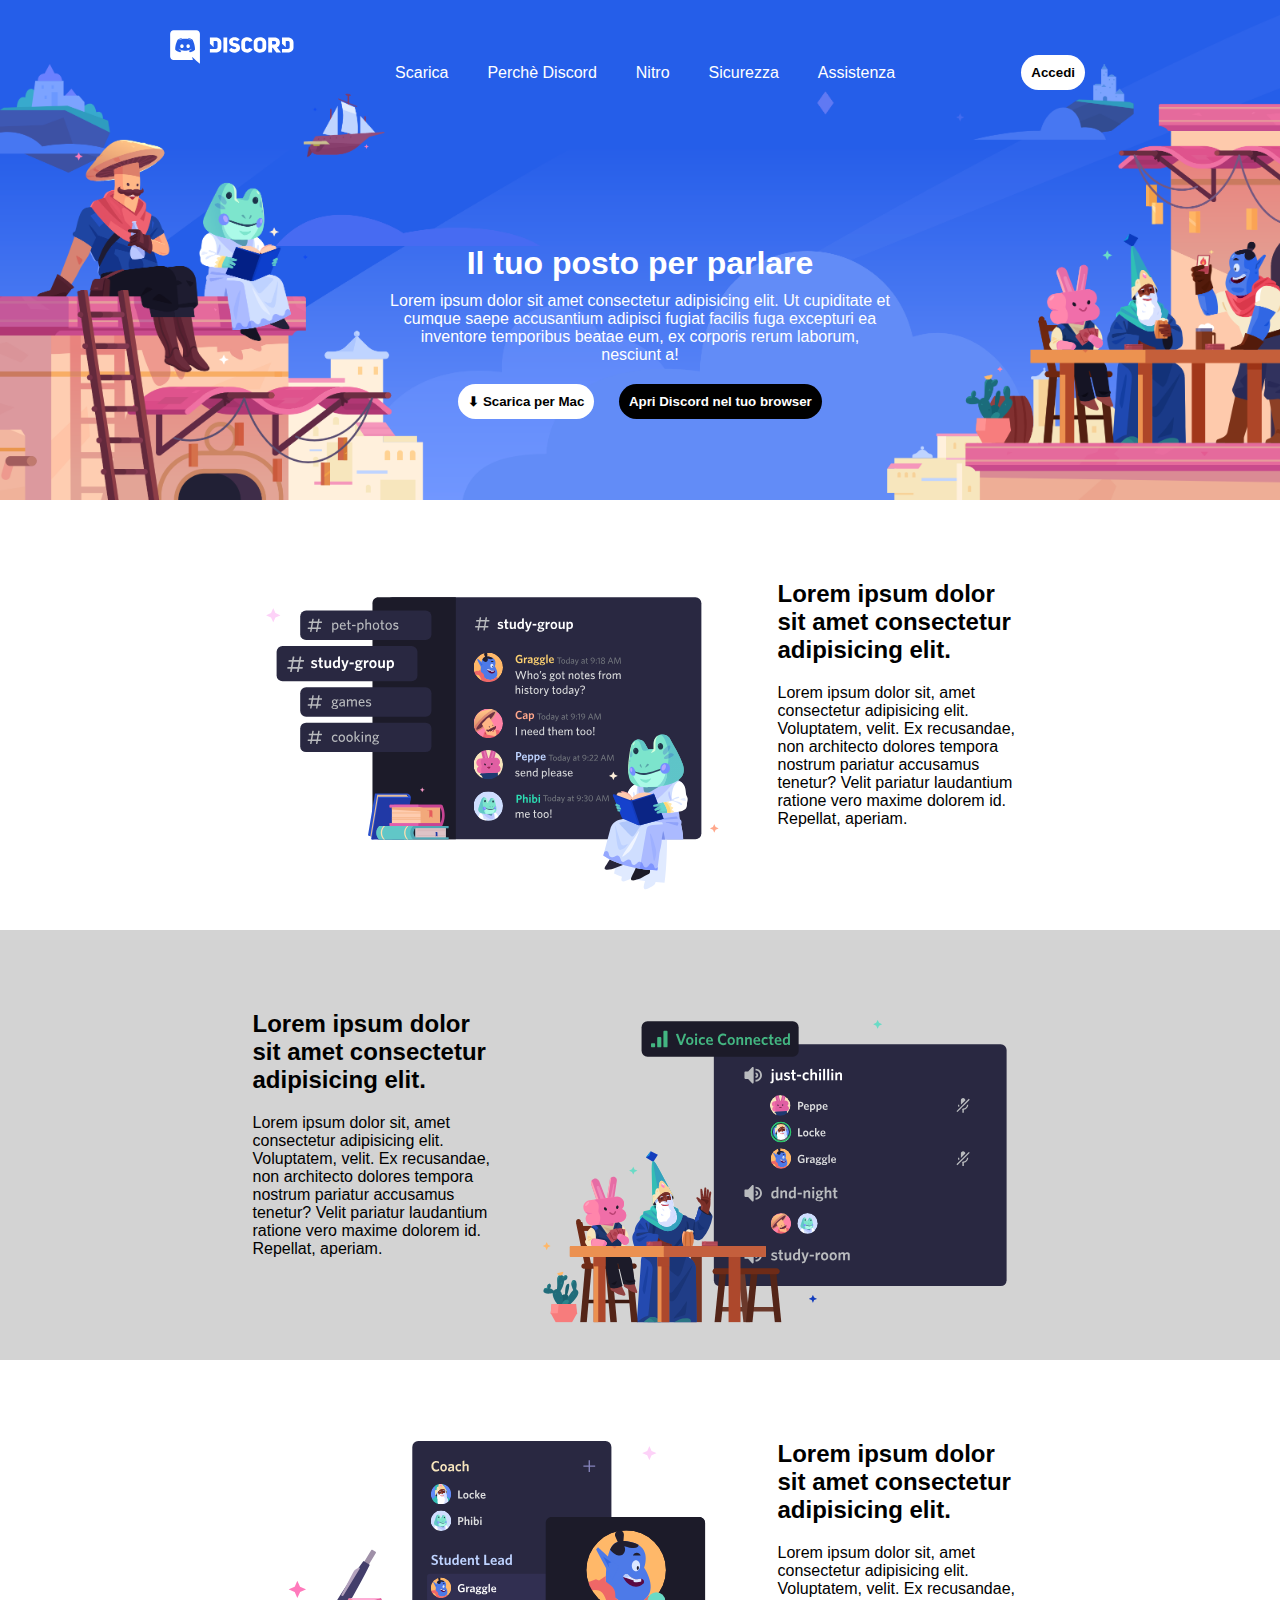
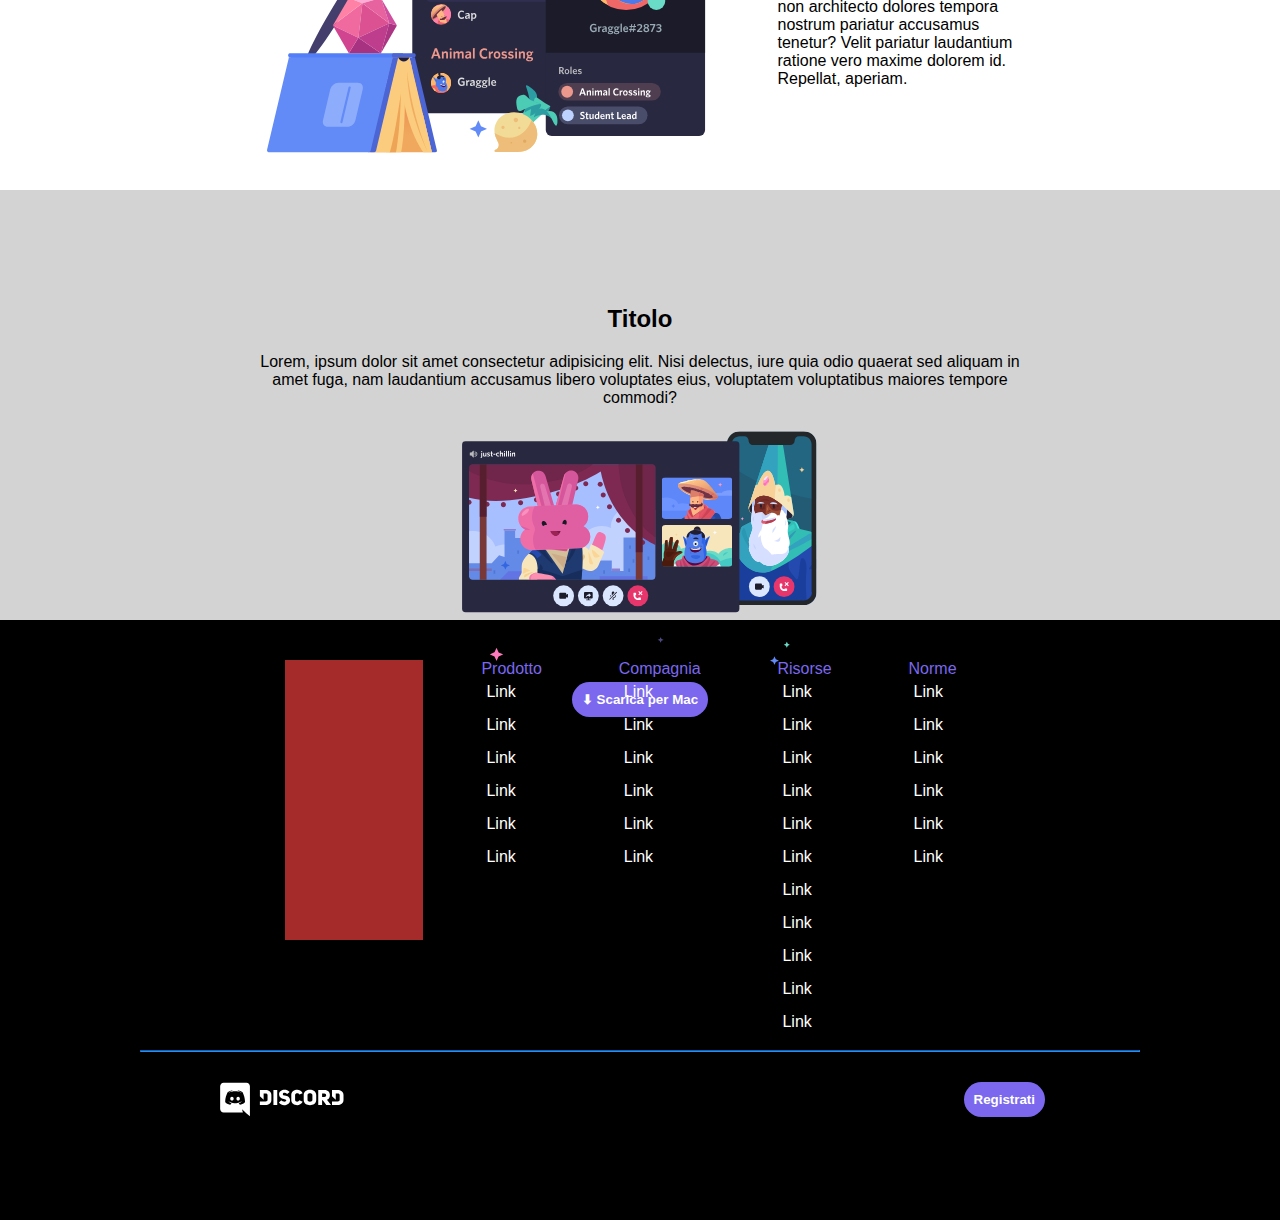
==== index.html @ fd91186f "added stars to section4" ====
<!DOCTYPE html>
<html lang="en">
<head>
    <meta charset="UTF-8">
    <meta http-equiv="X-UA-Compatible" content="IE=edge">
    <meta name="viewport" content="width=device-width, initial-scale=1.0">
    <title>Discord</title>

    <link rel="stylesheet" href="css/default.css">
    <link rel="stylesheet" href="css/style.css">

</head>

<body>
    <header>
        <!--logo nav accedi-->
        <nav>
            <div class="container-center" id="nav-interno">
                <div id="logo">
                    <img src="img/logo.svg" alt="logo">
                </div>

                <div id="link">
                    <ul>
                        <li>
                            <a href="">Scarica</a>
                        </li>
                        <li>
                            <a href="">Perchè Discord</a>
                        </li>
                        <li>
                            <a href="">Nitro</a>
                        </li>
                        <li>
                            <a href="">Sicurezza</a>
                        </li>
                        <li>
                            <a href="">Assistenza</a>
                        </li>
                    </ul>
                </div>

                <div id="login">
                    <button class="white-btn"> Accedi</button>
                </div>

            </div>
        </nav>
        <!--/logo nav accedi-->
        
        <section class="container-center" id="intro">
            <div class="intro-flex">
                <h1>Il tuo posto per parlare</h1>
                <p>Lorem ipsum dolor sit amet consectetur adipisicing elit. Ut cupiditate et cumque saepe accusantium adipisci fugiat facilis fuga excepturi ea inventore temporibus beatae eum, ex corporis rerum laborum, nesciunt a!</p>
                <div>
                    <button class="white-btn">&#11015; Scarica per Mac</button>
                    <button class="black-btn"> Apri Discord nel tuo browser</button>
                </div>
            </div>
        </section>
    </header>
<!--/header-->

    <main>
        <!--sezione1-->
        <section>
            <div class="sezioni ">
                <img src="img/item1.svg" alt="img1">
                <div>
                    <h2>Lorem ipsum dolor sit amet consectetur adipisicing elit. </h2>
                    <p>Lorem ipsum dolor sit, amet consectetur adipisicing elit. Voluptatem, velit. Ex recusandae, non architecto dolores tempora nostrum pariatur accusamus tenetur? Velit pariatur laudantium ratione vero maxime dolorem id. Repellat, aperiam.</p>
                </div>
            </div>
        </section>
        <!--/sezione1-->
        <!--sezione2-->
        <section>
            <div class="sezioni ">
                <div>
                    <h2>Lorem ipsum dolor sit amet consectetur adipisicing elit. </h2>
                    <p>Lorem ipsum dolor sit, amet consectetur adipisicing elit. Voluptatem, velit. Ex recusandae, non architecto dolores tempora nostrum pariatur accusamus tenetur? Velit pariatur laudantium ratione vero maxime dolorem id. Repellat, aperiam.</p>
                </div>
                <img src="img/item2.svg" alt="img2">
            </div>
        </section>
         <!--/sezione2-->
        <!--sezione3-->
        <section>
            <div class="sezioni ">
                <img src="img/item3.svg" alt="img3">
                <div>
                    <h2>Lorem ipsum dolor sit amet consectetur adipisicing elit. </h2>
                    <p>Lorem ipsum dolor sit, amet consectetur adipisicing elit. Voluptatem, velit. Ex recusandae, non architecto dolores tempora nostrum pariatur accusamus tenetur? Velit pariatur laudantium ratione vero maxime dolorem id. Repellat, aperiam.</p>
                </div>
            </div>
        </section>
         <!--/sezione3-->
          <!--sezione4-->
        <section>
            <div id="sez4">
                <h2>Titolo</h2>
                <p>Lorem, ipsum dolor sit amet consectetur adipisicing elit. Nisi delectus, iure quia odio quaerat sed aliquam in amet fuga, nam laudantium accusamus libero voluptates eius, voluptatem voluptatibus maiores tempore commodi?</p>
                <img src="img/item4-big.svg" alt="img4">
                <div>
                    <p id="stelline">Pronto a iniziare la tua avventura?</p>
                </div>
                
                <button class="blue-btn">&#11015; Scarica per Mac</button>
            </div>
        </section>
         <!--/sezione4-->
    </main>
    <!--fine corpo principale-->
    <!--footer, contatti e link-->
    <footer>
        <div class="container-center">
            <!--prima parte footer-->
            <div class="footer-flex-top">
                <!--contatti-->
                <p></p>
                <!--footer-links-->
                <ul id="footer-link" class="flex-list">
                    <!--prodotto-->
                    <li >
                        <span class="list-title">Prodotto</span>
                        <ul id="footer-list" class="li-col">
                            <li class="cell""><a href="">Link</a></li>
                            <li class="cell""><a href="">Link</a></li>
                            <li class="cell""><a href="">Link</a></li>
                            <li class="cell""><a href="">Link</a></li>
                            <li class="cell""><a href="">Link</a></li>
                            <li class="cell""><a href="">Link</a></li>
                        </ul>
                    </li>
                    <!--compagnia-->
                    <li>
                        <span class="list-title">Compagnia</span>
                        <ul id="footer-list" class="li-col">
                            <li class="cell""><a href="">Link</a></li>
                            <li class="cell""><a href="">Link</a></li>
                            <li class="cell""><a href="">Link</a></li>
                            <li class="cell""><a href="">Link</a></li>
                            <li class="cell""><a href="">Link</a></li>
                            <li class="cell""><a href="">Link</a></li>
                        </ul>
                    </li>
                    <!--Risorse-->
                    <li>
                        <span class="list-title">Risorse</span>
                        <ul id="footer-list" class="li-col">
                            <li class="cell""><a href="">Link</a></li>
                            <li class="cell""><a href="">Link</a></li>
                            <li class="cell""><a href="">Link</a></li>
                            <li class="cell""><a href="">Link</a></li>
                            <li class="cell""><a href="">Link</a></li>
                            <li class="cell""><a href="">Link</a></li>
                            <li class="cell""><a href="">Link</a></li>
                            <li class="cell""><a href="">Link</a></li>
                            <li class="cell""><a href="">Link</a></li>
                            <li class="cell""><a href="">Link</a></li>
                            <li class="cell""><a href="">Link</a></li>
                        </ul>
                    </li>
                    <!--norme-->
                    <li>
                        <span class="list-title">Norme</span>
                        <ul id="footer-list" class="li-col">
                            <li class="cell""><a href="">Link</a></li>
                            <li class="cell""><a href="">Link</a></li>
                            <li class="cell""><a href="">Link</a></li>
                            <li class="cell""><a href="">Link</a></li>
                            <li class="cell""><a href="">Link</a></li>
                            <li class="cell""><a href="">Link</a></li>
                        </ul>
                    </li>
                </ul>
            </div>  

            <hr>

            <!--seconda parte-->
            <div class="footer-bottom-flex">
                <img src="img/logo.svg" alt="logo">
                <button class="blue-btn">Registrati</button>
            </div>

        </div>
    </footer>

</body>
</html
---- css/default.css ----
*{
margin:0;
padding:0;
box-sizing: border-box;
}

.debug *{
    border: 1px dotted red;
    
}
---- css/style.css ----
.container-center{
    max-width: 1000px;
    margin-left: auto;
    margin-right: auto;
}


body{
    font-family: sans-serif;
}

header{
    background-image: url("../img/jumbo.png");
    background-size: cover;
    height: 500px; 
   
}

footer{
    background-color: black;
    width: 100%;
    height: 500px;
}

h2{
    margin-bottom: 20px;
}

#nav-interno{
    display: flex;
    flex-direction: row;
    justify-content: space-between;


}


#nav-interno ul{
    list-style-type: none;
}

#logo {
   
   
   padding:30px;
}

#link{
    display: flex;
    align-items: stretch;
}

#link ul{
    display: flex;
    flex-direction: row;
    align-items: center;
    gap: 25px;
 }

 #link li{
   
    text-align: center;
    padding:7px;
    /*test*/
 }

 #link a{
    color: white;
    text-decoration: none;
}
 #login {
    padding:40px;
 }

 button{
    border-radius: 20px;
    border: none;
    padding:10px;
    font-weight: bold;
    margin: 15px;
 }

 #intro{
    max-width: 700px;
    height: 350px;
    text-align: center;
    padding:50px;
    

 }
 
 .intro-flex{
    display: flex;
    flex-direction: column;
    align-items: center;
    gap:10px;
    

    padding:50px;
 }

 #intro h1{
   
    color: white;
    text-align: center;
 }

 #intro p{
    color: white;
    text-align: center;
 }

 #intro button{

    text-align: center;
    margin:10px;
   
 }

 main section{
    width: 100%;
    height: 430px;
   

 }

 .sezioni{
    display: flex;
    justify-content: space-around;
    align-items: center;

    width: 800px;
    height: 430px;
    margin-left: auto;
    margin-right: auto;

 }

.sezioni img{
    width: 500px;
    height: 500px;
    
}

.sezioni div{
    width: 250px;
    height: 300px;
   
}

section{
    padding: 15px;
}

#sez4{
    display: flex;
    flex-direction: column;
    justify-content: space-around;
    align-items: center;
    width: 800px;
    height: 430px;
    margin-left: auto;
    margin-right: auto;
    
    padding: 100px 20px;
    

}

#sez4 div{
    display: flex;
    flex-direction: column;
    justify-content: space-around;
    align-items: center;
}

#sez4 p{
   text-align: center;

}

#sez4 img{
    width: 900px;
    height: 230px;
    
    
}

#stelline{
    background-image: url("../img/stars.svg");
    background-size:contain;
    width: 300px;
    height: 30px; 
    
}

footer{
   height: 600px;
}

footer p{
    width: 15%;
    height:280px;
    background-color: brown;
}

#footer-link{

    width: 60%;
    height: 350px;
   
    list-style-type: none;
}

.footer-flex-top{
    display: flex;
    flex-direction: row;
    justify-content:center;
    gap:20px;

    padding:40px;
    
}

.cell{
    
    padding: 5px;
    
    
}

.cell a{
    color: white;
    text-decoration: none;
}

#footer-list{
    list-style-type: none;

    
}
.flex-list{
    display: flex;
    flex-direction: row;
    justify-content: space-around;
    
}

footer hr{
    border-color: dodgerblue;
    margin-bottom: 10px;
}

.footer-bottom-flex{
    display: flex;
    flex-direction: row;
    justify-content: space-between;

    padding:5px 80px 20px 80px ;

   
}



.li-col{
    display: flex;
    flex-direction: column;
    gap: 5px;
    
    

}

.white-btn{
    background-color: white;
    color:black;

}

.black-btn{
   background-color: black;
   color: white;
}

.blue-btn{
    background-color:mediumslateblue;
    color:white;
}

main section:nth-of-type(even){
    background-color: lightgrey;
}

.list-title{
    color: mediumslateblue;

}
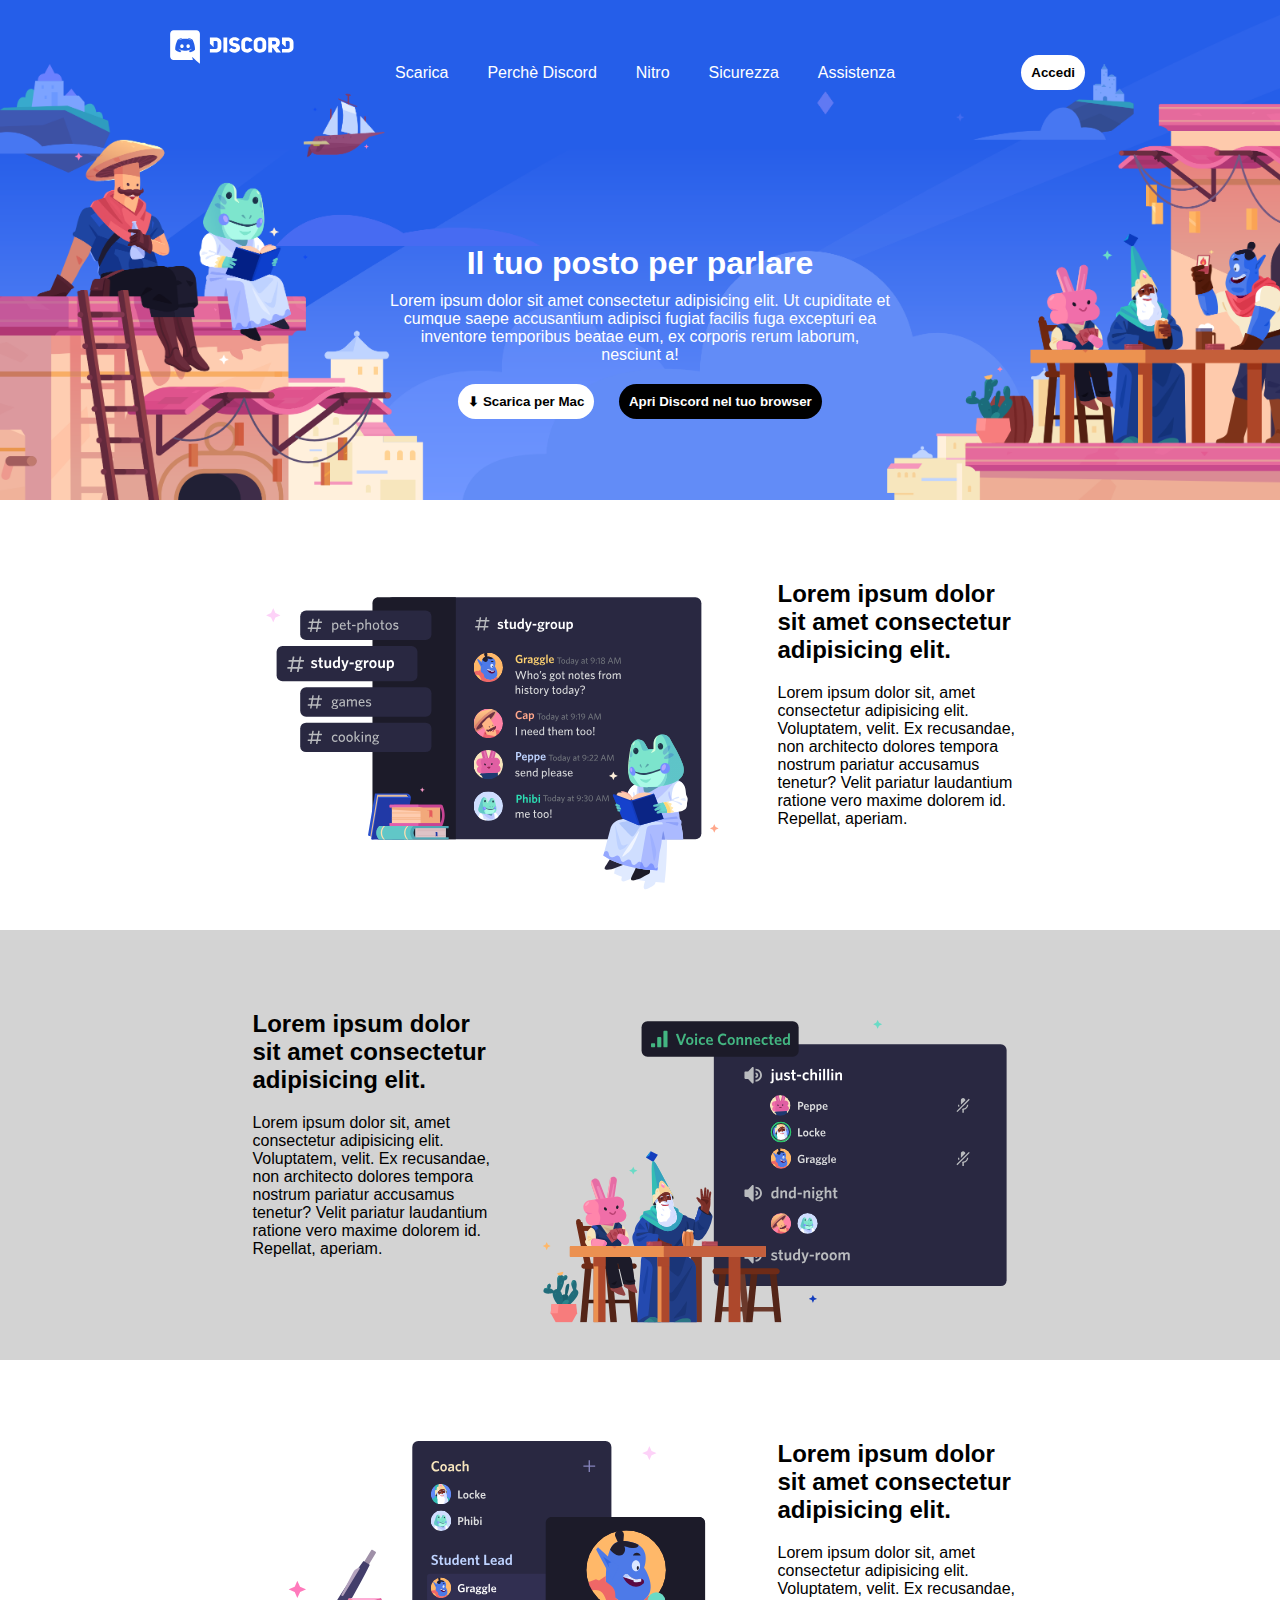
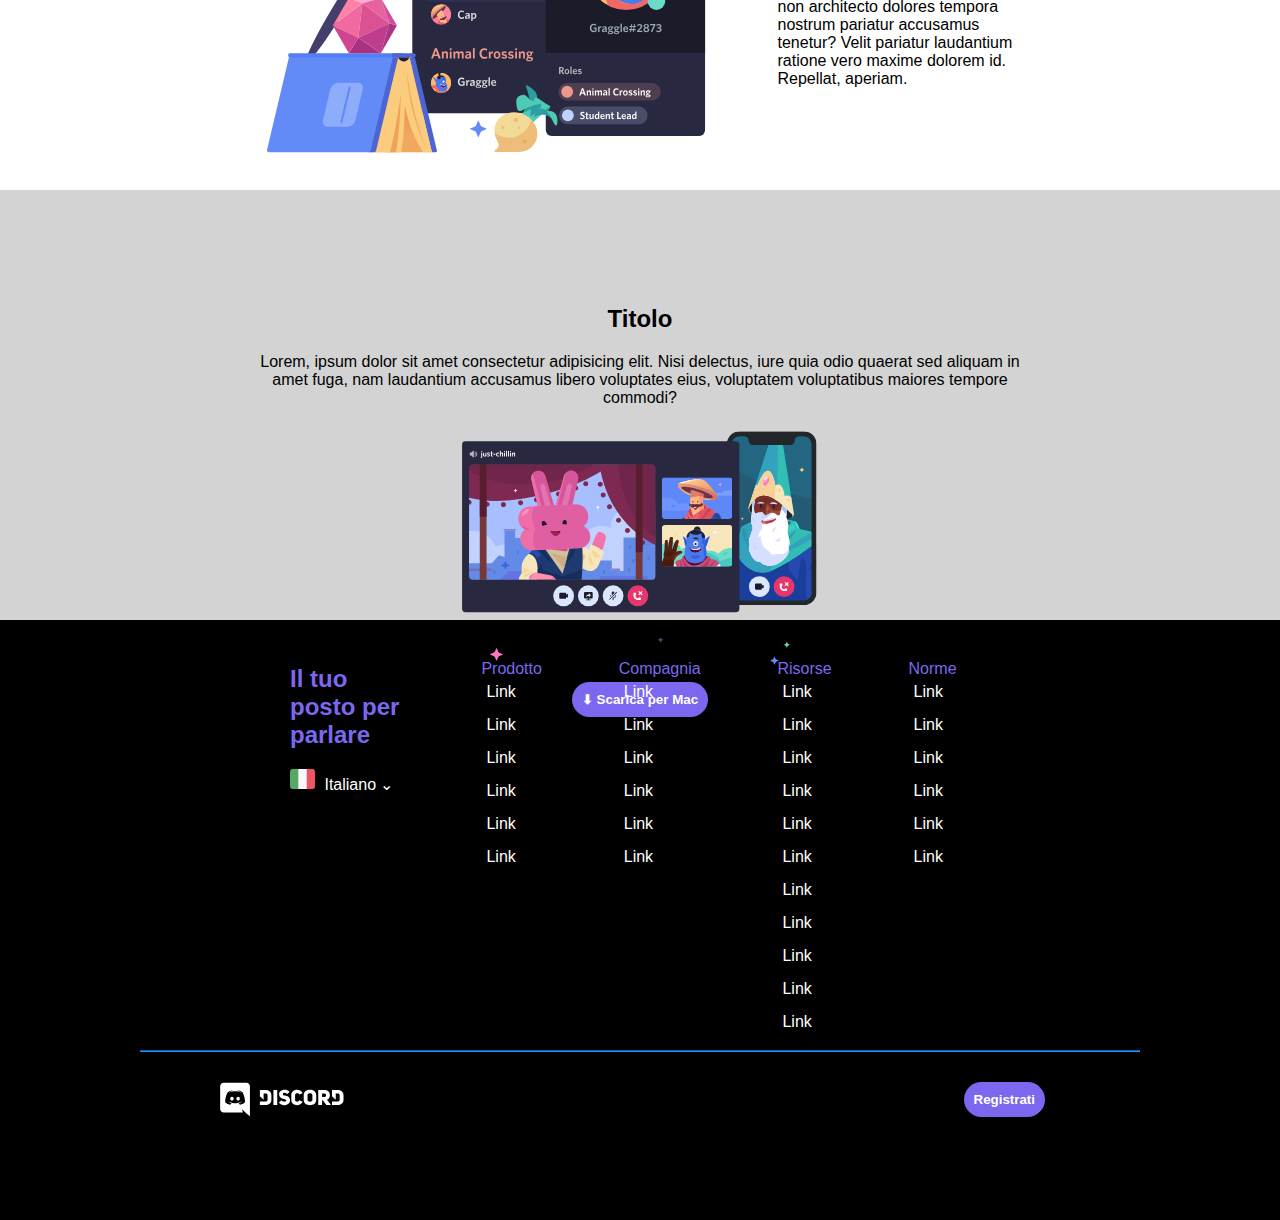
==== commit f9470799: "almost finished footer, less images" ====
--- a/index.html
+++ b/index.html
@@ -117,7 +117,14 @@
             <!--prima parte footer-->
             <div class="footer-flex-top">
                 <!--contatti-->
-                <p></p>
+                <div id="left-footer-top">
+                    <h2>Il tuo posto per parlare</h2>
+                    <div>
+                        <img src="img/ita.png" alt="it">
+                        <span id="span-footer-white">Italiano &#8964;</span> 
+                    </div>
+                   
+                </div>
                 <!--footer-links-->
                 <ul id="footer-link" class="flex-list">
                     <!--prodotto-->
--- a/css/style.css
+++ b/css/style.css
@@ -198,10 +198,27 @@
    height: 600px;
 }
 
-footer p{
+#left-footer-top{
+    display: flex;
+    flex-direction: column;
+    gap:5px;
+
     width: 15%;
     height:280px;
-    background-color: brown;
+    
+}
+
+footer h2{
+    color: mediumslateblue;
+    margin-bottom: 5px;
+    padding: 5px;
+}
+
+#left-footer-top img{
+    width: 25px;
+    height: 20px;
+    margin: 5px;
+    vertical-align: bottom;
 }
 
 #footer-link{
@@ -295,4 +312,8 @@
 .list-title{
     color: mediumslateblue;
 
-}+}
+
+#span-footer-white{
+    color: white;
+}
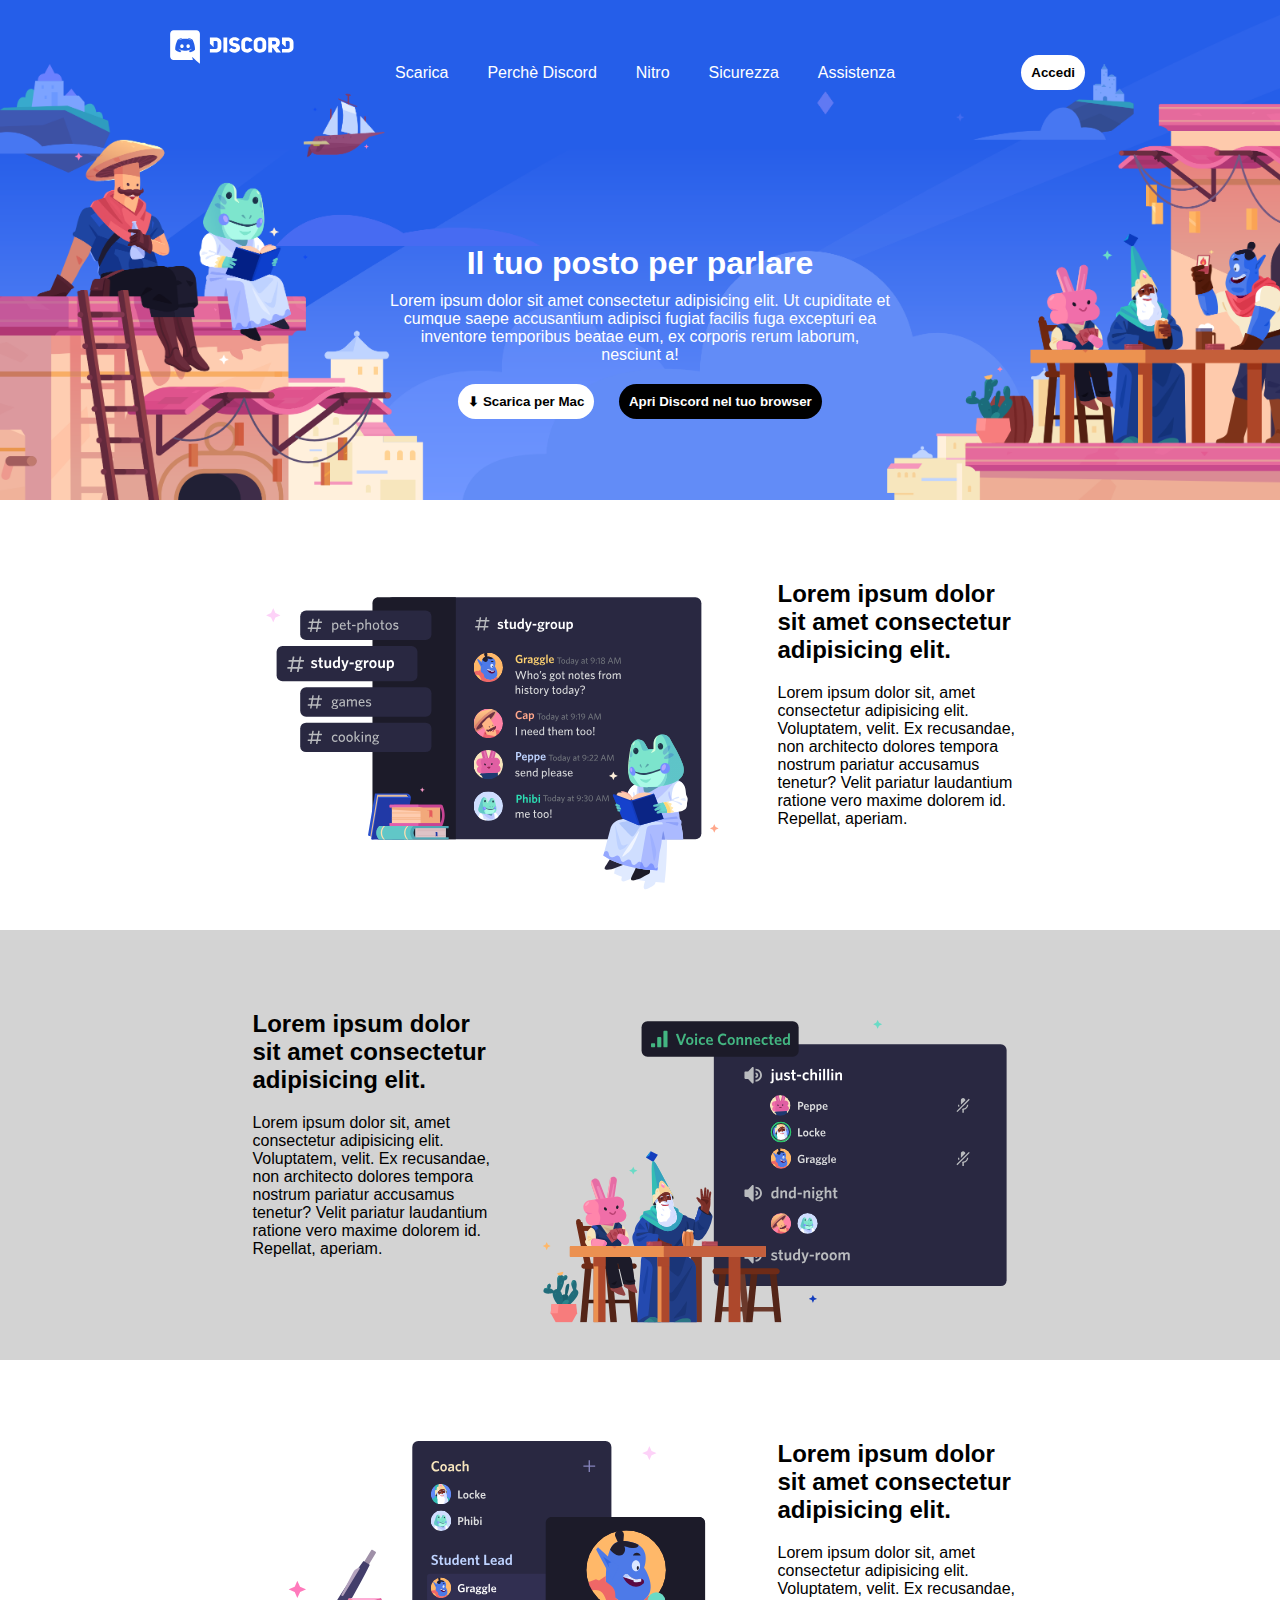
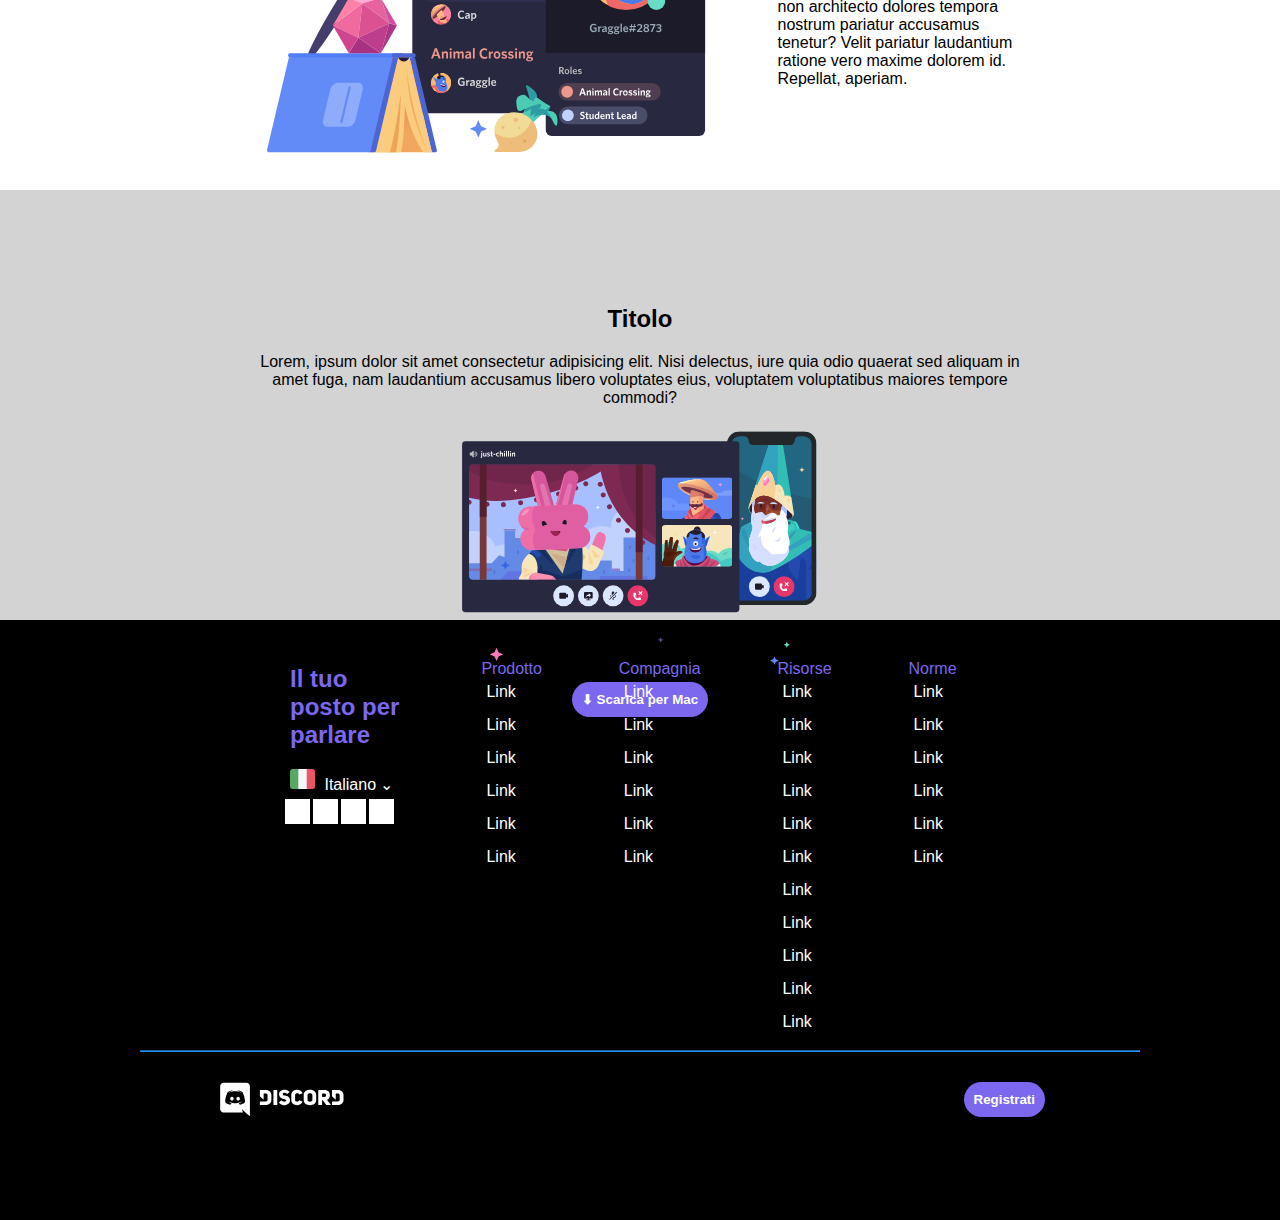
==== commit 22b94a1f: "fakelogo added in footer - end footer" ====
--- a/index.html
+++ b/index.html
@@ -123,6 +123,12 @@
                         <img src="img/ita.png" alt="it">
                         <span id="span-footer-white">Italiano &#8964;</span> 
                     </div>
+                    <div class="flogo-flex">
+                        <div class="famous-logo"></div>
+                        <div class="famous-logo"></div>
+                        <div class="famous-logo"></div>
+                        <div class="famous-logo"></div>
+                    </div>
                    
                 </div>
                 <!--footer-links-->
--- a/css/style.css
+++ b/css/style.css
@@ -317,3 +317,16 @@
 #span-footer-white{
     color: white;
 }
+
+.famous-logo{
+    background-color: white;
+    width: 25px;
+    height: 25px;
+        
+}
+
+.flogo-flex{
+    display: flex;
+    flex-direction: row;
+    gap: 3px;
+}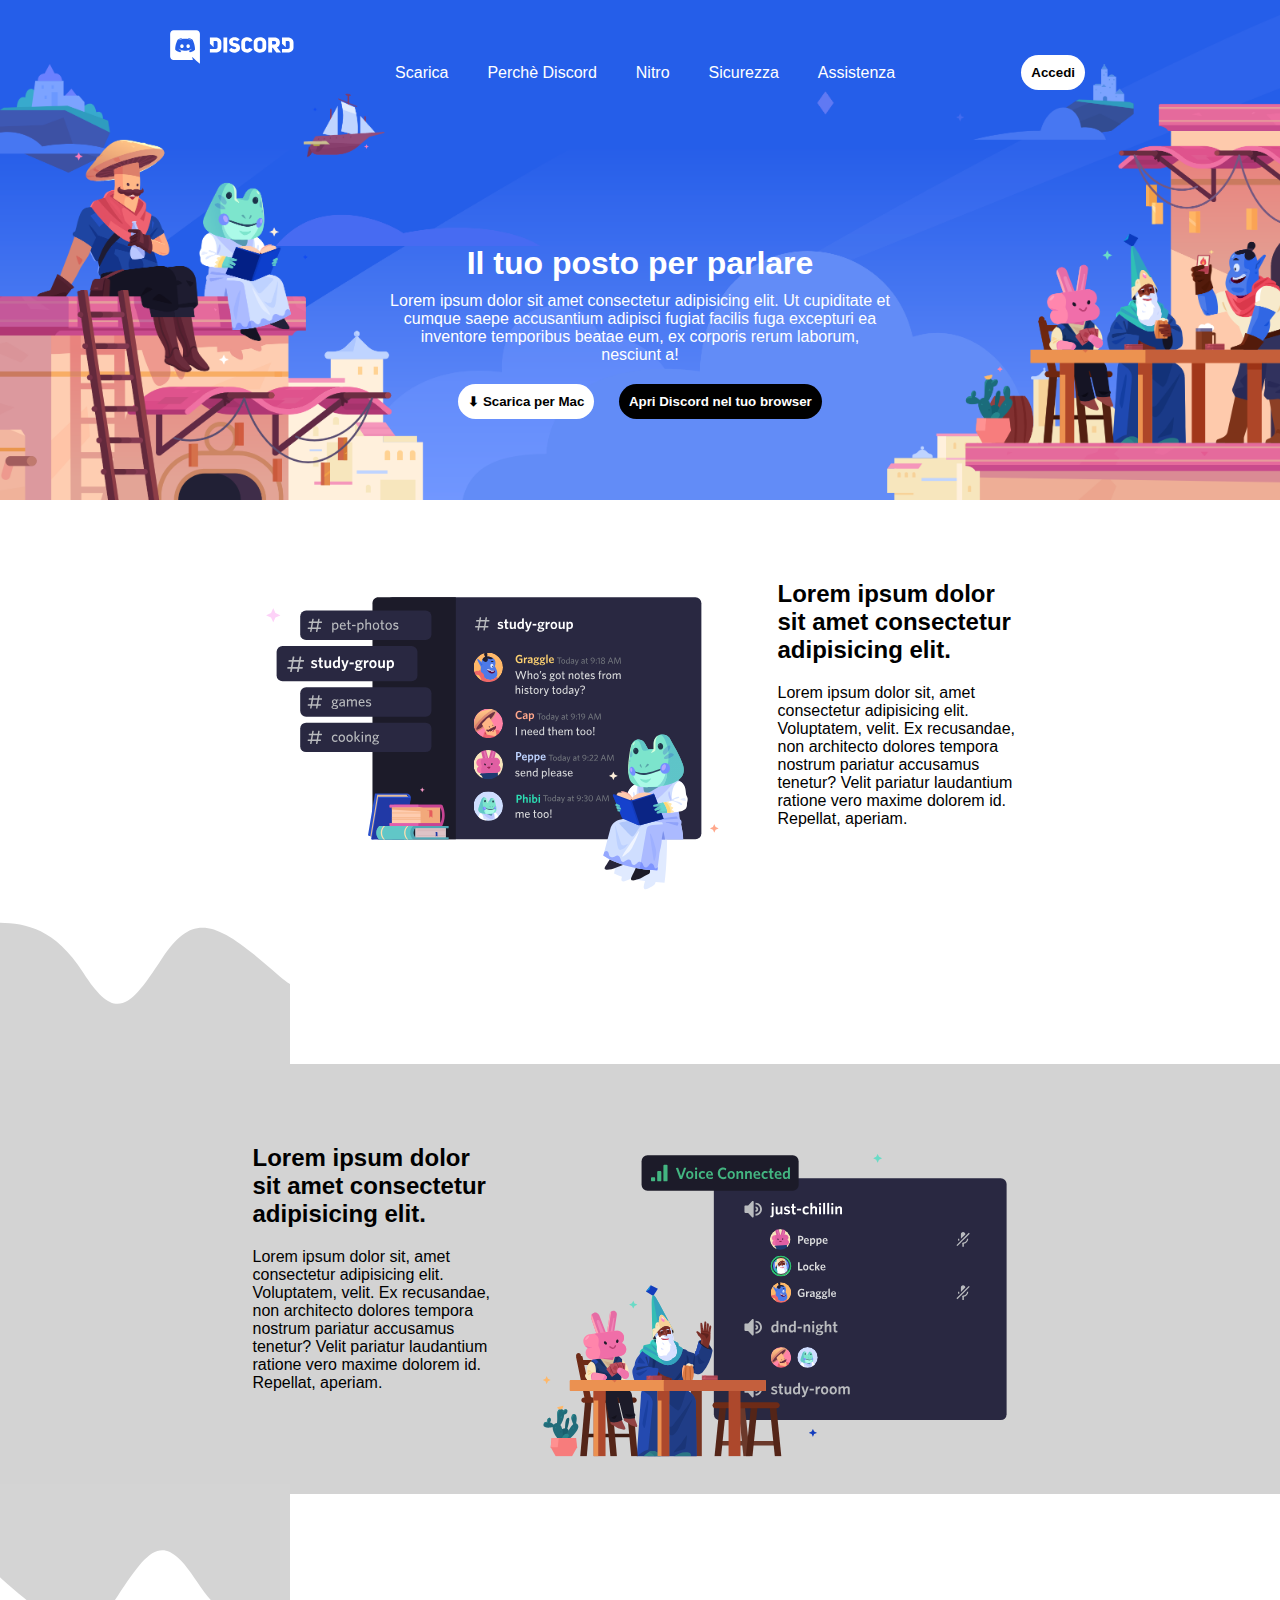
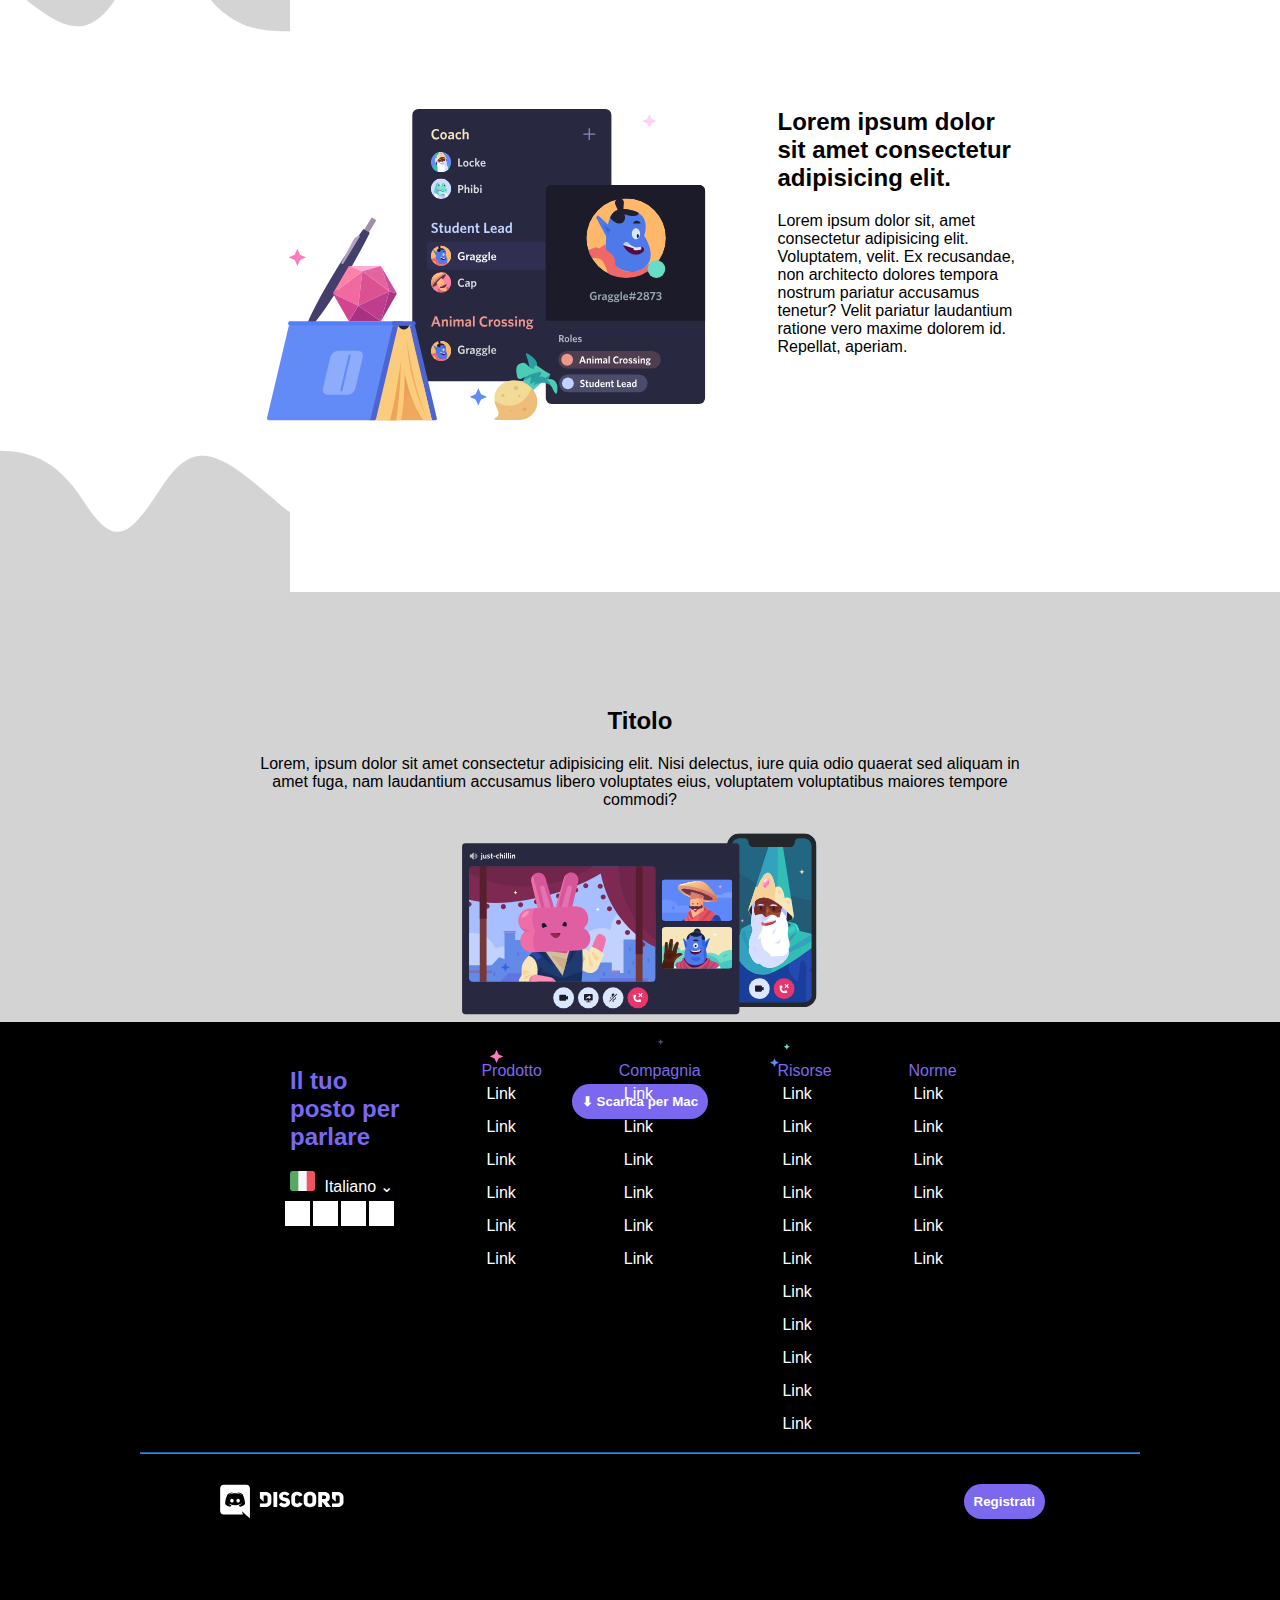
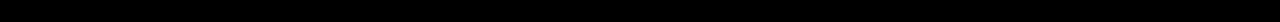
==== commit b2252d4b: "added wave in main background - end" ====
--- a/index.html
+++ b/index.html
@@ -73,6 +73,7 @@
             </div>
         </section>
         <!--/sezione1-->
+        <img src="img/wave.svg" alt="wave" class="wave">
         <!--sezione2-->
         <section>
             <div class="sezioni ">
@@ -84,7 +85,8 @@
             </div>
         </section>
          <!--/sezione2-->
-        <!--sezione3-->
+         <img src="img/wave.svg" alt="wave" class="wave-rotate">
+         <!--sezione3-->
         <section>
             <div class="sezioni ">
                 <img src="img/item3.svg" alt="img3">
@@ -95,6 +97,7 @@
             </div>
         </section>
          <!--/sezione3-->
+         <img src="img/wave.svg" alt="wave" class="wave">
           <!--sezione4-->
         <section>
             <div id="sez4">
--- a/css/style.css
+++ b/css/style.css
@@ -329,4 +329,18 @@
     display: flex;
     flex-direction: row;
     gap: 3px;
+}
+
+.wave{
+    margin:-10px;
+    padding: 0px;
+    filter: invert(83%);
+}
+
+.wave-rotate{
+    margin:-10px;
+    padding: 0px;
+    filter: invert(83%);
+    transform: rotate(180deg);
+
 }